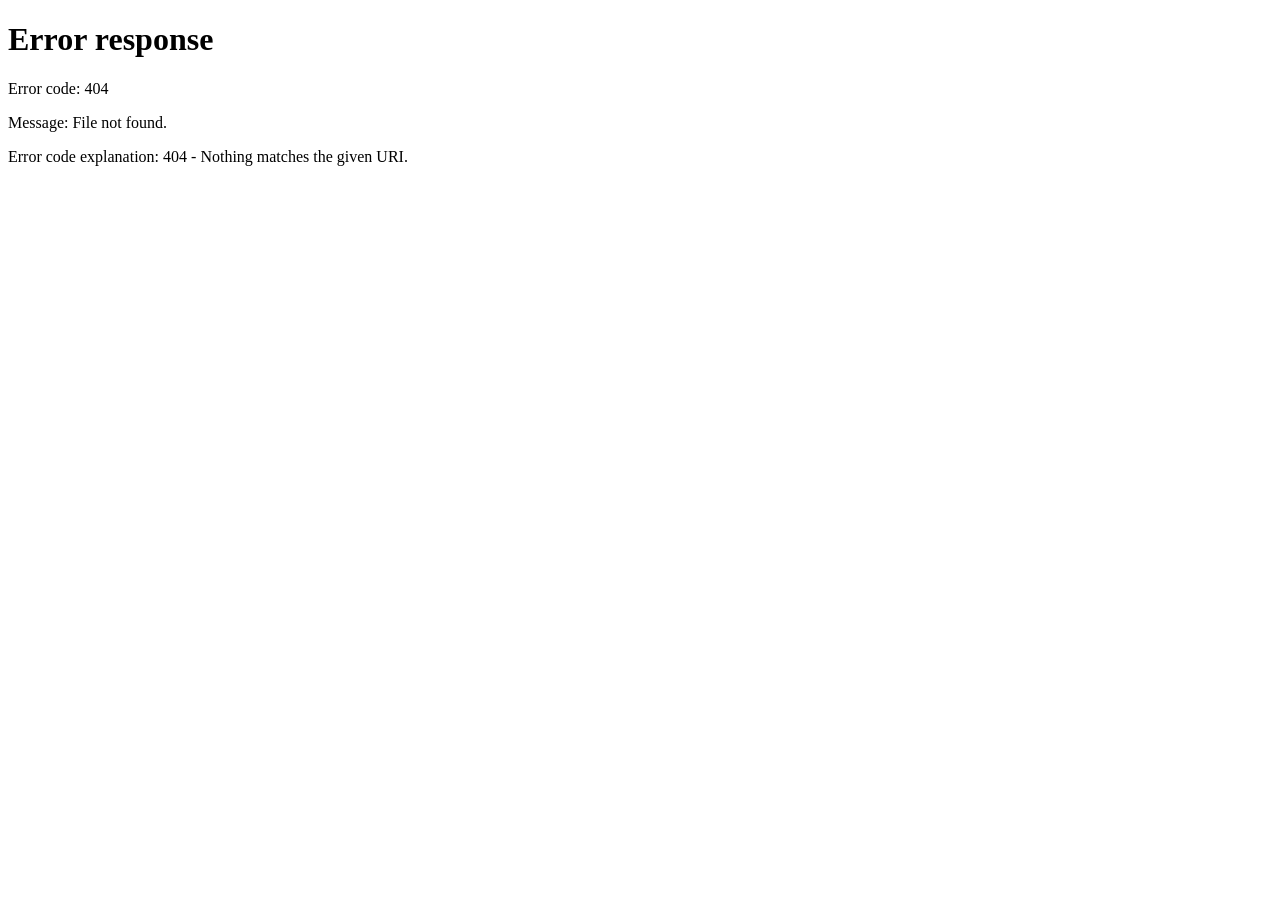
==== index.html @ 8084c2b0 "Update PassIt website" ====
<!DOCTYPE html>
<html lang="vi">
<head>
    <meta charset="UTF-8">
    <meta name="viewport" content="width=device-width, initial-scale=1.0">
    <title>PassIt - Chia sẻ và trao đổi đồ cũ</title>

    <script>
        window.location.replace("./trang-chu.html");
    </script>
</head>
<body>
    <p>Đang mở PassIt...</p>
    <a href="./trang-chu.html">Nhấn vào đây nếu trang không tự chuyển.</a>
</body>
</html>
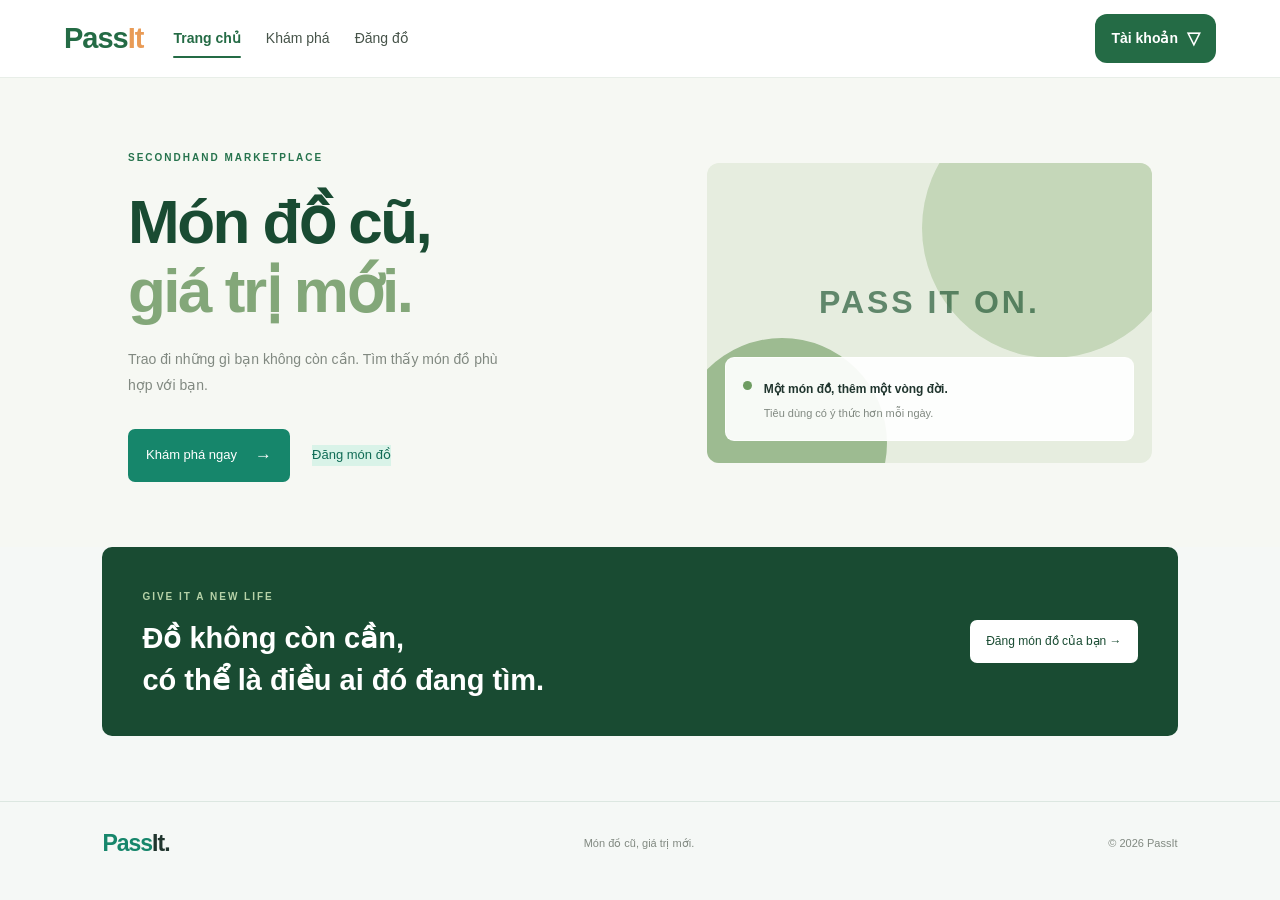
==== commit d69dd346: "Add files via upload" ====
--- a/index.html
+++ b/index.html
@@ -1,17 +1,13 @@
-
-<!DOCTYPE html>
-<html lang="vi">
-<head>
-    <meta charset="UTF-8">
-    <meta name="viewport" content="width=device-width, initial-scale=1.0">
-    <title>PassIt - Chia sẻ và trao đổi đồ cũ</title>
-
-    <script>
-        window.location.replace("./trang-chu.html");
-    </script>
-</head>
-<body>
-    <p>Đang mở PassIt...</p>
-    <a href="./trang-chu.html">Nhấn vào đây nếu trang không tự chuyển.</a>
-</body>
-</html>
+<!doctype html>
+<html lang="vi">
+<head>
+  <meta charset="utf-8">
+  <meta name="viewport" content="width=device-width, initial-scale=1">
+  <meta http-equiv="refresh" content="0; url=trang-chu/trang-chu.html">
+  <title>PassIt - Chia sẻ và trao đổi đồ cũ</title>
+  <script>window.location.replace("trang-chu/trang-chu.html");</script>
+</head>
+<body>
+  <p>Đang mở PassIt... Nếu trang không tự chuyển, <a href="trang-chu/trang-chu.html">nhấn vào đây</a>.</p>
+</body>
+</html>
